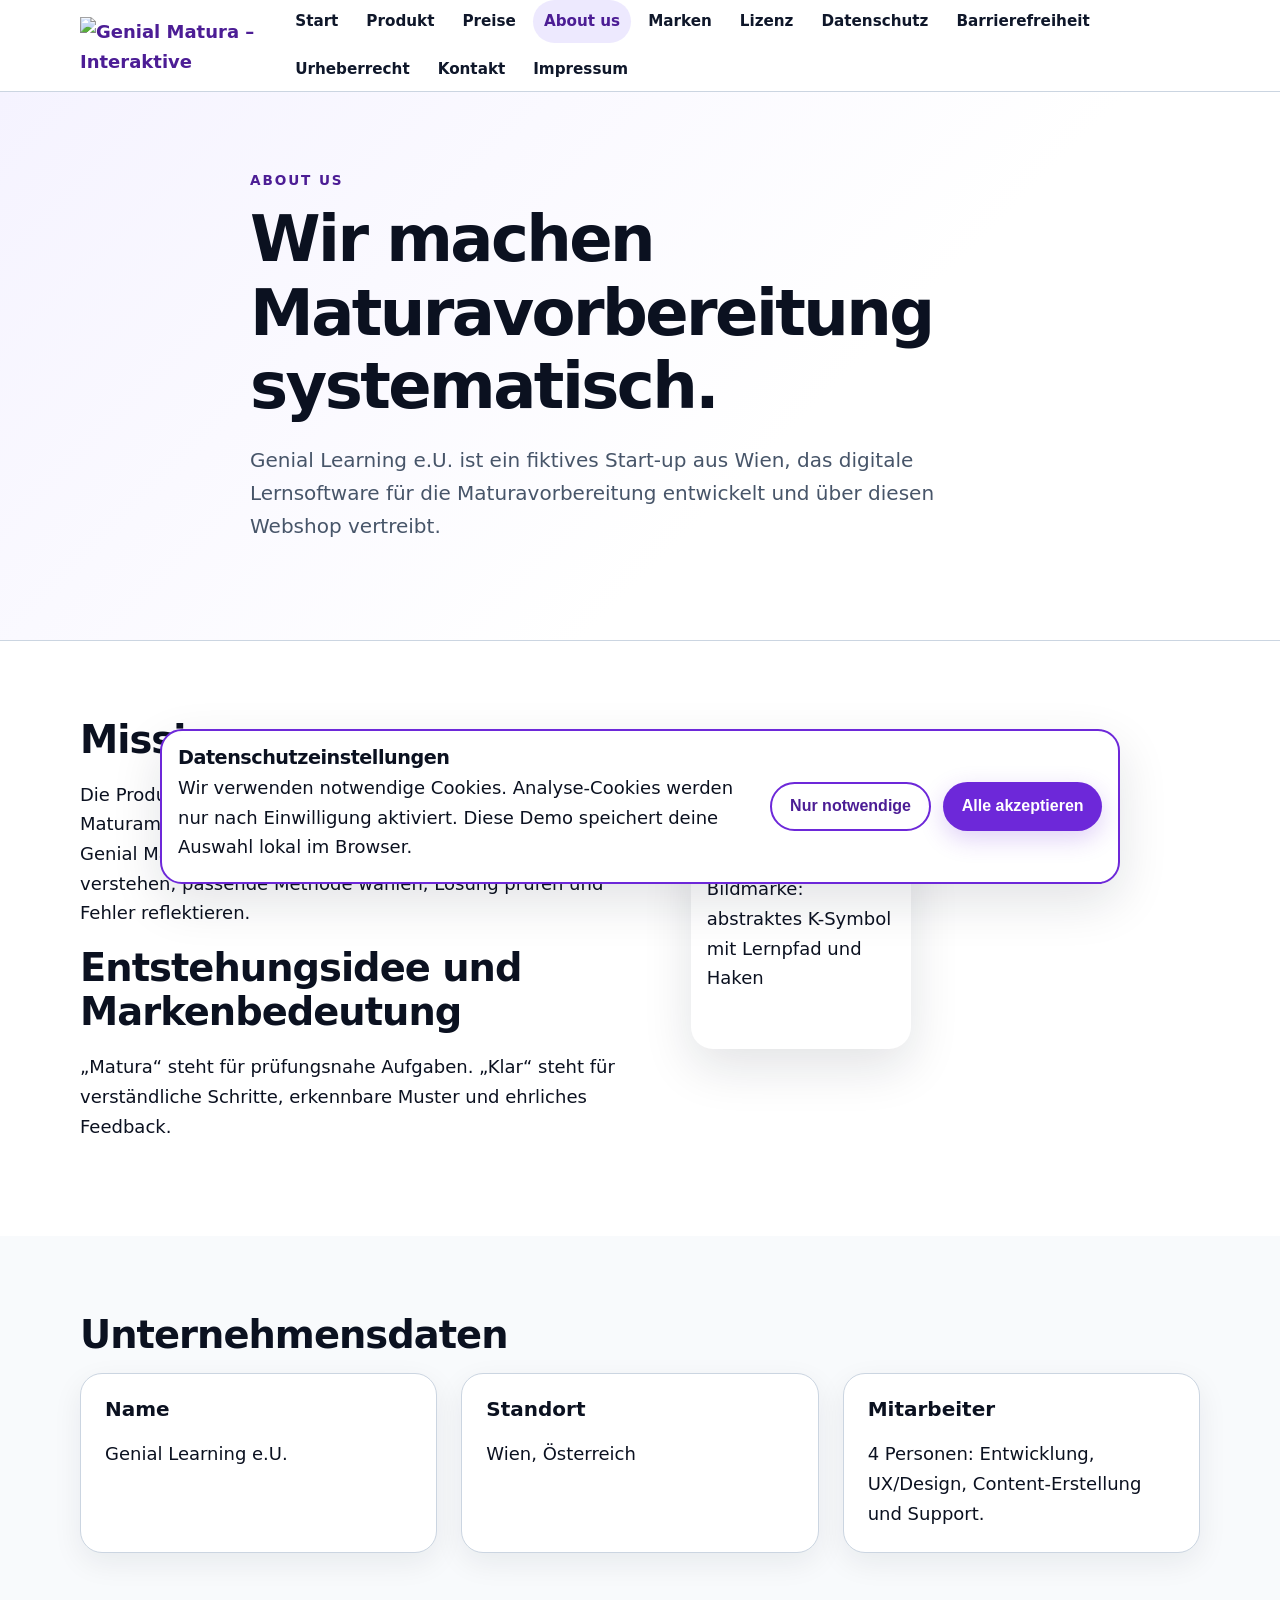
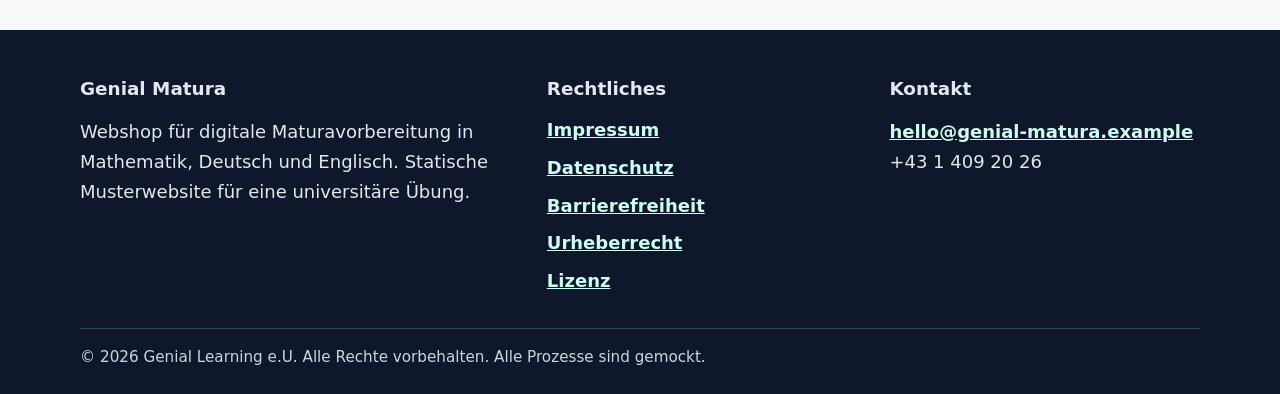
==== about.html @ aa5cfbe7 "Add files via upload" ====
<!doctype html>
<html lang="de">
<head>
  <meta charset="utf-8">
  <meta name="viewport" content="width=device-width, initial-scale=1">
  <title>About us | Genial Matura</title>
  <meta name="description" content="Über Genial Learning e.U. und die Bedeutung der Marke.">
  <link rel="icon" href="assets/genial-symbol.svg" type="image/svg+xml">
  <link rel="stylesheet" href="style.css">
</head>
<body>
  <a class="skip-link" href="#main">Zum Inhalt springen</a>
  <header class="site-header">
    <div class="container header-inner">
      <a class="brand" href="index.html" aria-label="Genial Matura Startseite">
        <img src="assets/logo.svg" alt="Genial Matura – Interaktive Matura-Plattform" width="188" height="56">
      </a>
      <button class="nav-toggle" type="button" aria-expanded="false" aria-controls="site-nav">Menü</button>
      <nav id="site-nav" class="site-nav" aria-label="Hauptnavigation">
        <a href="index.html">Start</a>
<a href="produkt.html">Produkt</a>
<a href="preise.html">Preise</a>
<a href="about.html" aria-current="page">About us</a>
<a href="marken.html">Marken</a>
<a href="lizenz.html">Lizenz</a>
<a href="datenschutz.html">Datenschutz</a>
<a href="barrierefreiheit.html">Barrierefreiheit</a>
<a href="urheberrecht.html">Urheberrecht</a>
<a href="kontakt.html">Kontakt</a>
<a href="impressum.html">Impressum</a>
      </nav>
    </div>
  </header>
  <main id="main">
    
<section class="section page-hero">
  <div class="container narrow">
    <p class="eyebrow">About us</p>
    <h1>Wir machen Maturavorbereitung systematisch.</h1>
    <p class="lead">Genial Learning e.U. ist ein fiktives Start-up aus Wien, das digitale Lernsoftware für die Maturavorbereitung entwickelt und über diesen Webshop vertreibt.</p>
  </div>
</section>
<section class="section">
  <div class="container split">
    <div>
      <h2>Mission</h2>
      <p>Die Produktidee: Maturant:innen sollen typische Maturamuster nicht erst in der echten Prüfung erkennen. Genial Matura zerlegt Aufgaben in kleine Schritte: Problem verstehen, passende Methode wählen, Lösung prüfen und Fehler reflektieren.</p>
      <h2>Entstehungsidee und Markenbedeutung</h2>
      <p>„Matura“ steht für prüfungsnahe Aufgaben. „Klar“ steht für verständliche Schritte, erkennbare Muster und ehrliches Feedback.</p>
    </div>
    <img class="symbol-card" src="assets/genial-symbol.svg" alt="Genial Matura Bildmarke: abstraktes K-Symbol mit Lernpfad und Haken" width="220" height="220">
  </div>
</section>
<section class="section soft-bg">
  <div class="container">
    <h2>Unternehmensdaten</h2>
    <div class="cards three">
      <article class="card"><h3>Name</h3><p>Genial Learning e.U.</p></article>
      <article class="card"><h3>Standort</h3><p>Wien, Österreich</p></article>
      <article class="card"><h3>Mitarbeiter</h3><p>4 Personen: Entwicklung, UX/Design, Content-Erstellung und Support.</p></article>
    </div>
  </div>
</section>
  </main>
  <footer class="site-footer">
    <div class="container footer-grid">
      <section>
        <h2>Genial Matura</h2>
        <p>Webshop für digitale Maturavorbereitung in Mathematik, Deutsch und Englisch. Statische Musterwebsite für eine universitäre Übung.</p>
      </section>
      <section>
        <h2>Rechtliches</h2>
        <ul class="footer-links">
          <li><a href="impressum.html">Impressum</a></li>
          <li><a href="datenschutz.html">Datenschutz</a></li>
          <li><a href="barrierefreiheit.html">Barrierefreiheit</a></li>
          <li><a href="urheberrecht.html">Urheberrecht</a></li>
          <li><a href="lizenz.html">Lizenz</a></li>
        </ul>
      </section>
      <section>
        <h2>Kontakt</h2>
        <p><a href="mailto:hello@genial-matura.example">hello@genial-matura.example</a><br>+43 1 409 20 26</p>
      </section>
    </div>
    <div class="container smallprint">© 2026 Genial Learning e.U. Alle Rechte vorbehalten. Alle Prozesse sind gemockt.</div>
  </footer>
  <section class="cookie-banner" id="cookie-banner" aria-label="Cookie-Einstellungen" hidden>
    <div>
      <h2>Datenschutzeinstellungen</h2>
      <p>Wir verwenden notwendige Cookies. Analyse-Cookies werden nur nach Einwilligung aktiviert. Diese Demo speichert deine Auswahl lokal im Browser.</p>
    </div>
    <div class="cookie-actions">
      <button class="button secondary" id="decline-cookies" type="button">Nur notwendige</button>
      <button class="button" id="accept-cookies" type="button">Alle akzeptieren</button>
    </div>
  </section>
  <script src="script.js"></script>
</body>
</html>
---- style.css ----
:root{
  --bg:#ffffff;
  --text:#0b1120;
  --muted:#475569;
  --brand:#6d28d9;
  --brand-dark:#4c1d95;
  --brand-soft:#ede9fe;
  --accent:#16a34a;
  --soft:#f8fafc;
  --border:#cbd5e1;
  --error:#b91c1c;
  --focus:#15803d;
  --shadow:0 18px 50px rgba(15,23,42,.12);
  --radius:22px;
}
*{box-sizing:border-box}
html{scroll-behavior:smooth}
body{margin:0;font-family:system-ui,-apple-system,BlinkMacSystemFont,"Segoe UI",sans-serif;background:var(--bg);color:var(--text);line-height:1.65;font-size:18px}
img,video{max-width:100%;height:auto} audio{width:100%}
a{color:var(--brand-dark);font-weight:650} a:hover{text-decoration-thickness:.18em}.skip-link{position:absolute;left:1rem;top:-5rem;background:#fff;color:#000;padding:.75rem 1rem;border:3px solid var(--focus);border-radius:12px;z-index:1000}.skip-link:focus{top:1rem}
:focus-visible{outline:4px solid var(--focus);outline-offset:4px;border-radius:8px}
.container{width:min(1120px,calc(100% - 2rem));margin-inline:auto}.narrow{width:min(780px,calc(100% - 2rem))}.site-header{background:#fff;border-bottom:1px solid var(--border);position:sticky;top:0;z-index:50}.header-inner{min-height:78px;display:flex;align-items:center;justify-content:space-between;gap:1rem}.brand{display:inline-flex;align-items:center;text-decoration:none}.site-nav{display:flex;align-items:center;gap:.35rem;flex-wrap:wrap}.site-nav a{padding:.55rem .7rem;text-decoration:none;border-radius:999px;color:#0f172a;font-size:.95rem}.site-nav a:hover,.site-nav a[aria-current="page"]{background:var(--brand-soft);color:var(--brand-dark)}.nav-toggle{display:none;border:2px solid var(--brand);background:#fff;color:var(--brand-dark);border-radius:999px;padding:.65rem 1rem;font-weight:750}.section{padding:4.8rem 0}.soft-bg{background:var(--soft)}.hero{background:linear-gradient(135deg,#f5f3ff 0%,#fff 46%,#f0fdf4 100%)}.hero-grid,.split,.checkout-grid{display:grid;grid-template-columns:1.05fr .95fr;gap:3rem;align-items:center}.page-hero{background:linear-gradient(135deg,#f5f3ff 0%,#fff 62%);border-bottom:1px solid var(--border)}.eyebrow{text-transform:uppercase;letter-spacing:.14em;font-size:.85rem;font-weight:800;color:var(--brand-dark);margin:0 0 .75rem}h1,h2,h3{line-height:1.15;margin:0 0 1rem}h1{font-size:clamp(2.25rem,5vw,4.8rem);letter-spacing:-.04em}h2{font-size:clamp(1.65rem,3vw,2.55rem);letter-spacing:-.025em}h3{font-size:1.25rem}.lead{font-size:1.25rem;color:var(--muted);max-width:66ch}.button-row{display:flex;gap:1rem;flex-wrap:wrap;margin:2rem 0}.button{display:inline-flex;align-items:center;justify-content:center;border:0;background:var(--brand);color:#fff;text-decoration:none;font-weight:800;border-radius:999px;padding:.85rem 1.15rem;box-shadow:0 8px 24px rgba(109,40,217,.22);cursor:pointer;font-size:1rem}.button:hover{background:var(--brand-dark);color:#fff}.button.secondary{background:#fff;color:var(--brand-dark);border:2px solid var(--brand);box-shadow:none}.button.secondary:hover{background:var(--brand-soft);color:var(--brand-dark)}.hero-card,.media-frame,.symbol-card{border-radius:var(--radius);box-shadow:var(--shadow);background:#fff}.symbol-card{padding:1rem}.trust-list,.check-list{padding-left:1.25rem}.trust-list{display:flex;gap:1rem;flex-wrap:wrap;color:var(--muted)}.trust-list li::marker,.check-list li::marker{color:var(--brand)}.cards{display:grid;gap:1.5rem}.cards.three{grid-template-columns:repeat(3,1fr)}.cards.two{grid-template-columns:repeat(2,1fr)}.card,.fact-box,.form-card,.summary-card{background:#fff;border:1px solid var(--border);border-radius:var(--radius);padding:1.5rem;box-shadow:0 10px 30px rgba(15,23,42,.07)}.card p:last-child{margin-bottom:0}.fact-box dl{margin:0;display:grid;gap:1rem}.fact-box div{display:grid;gap:.15rem;border-bottom:1px solid var(--border);padding-bottom:.75rem}.fact-box div:last-child{border-bottom:0}.fact-box dt{font-weight:800;color:var(--brand-dark)}.fact-box dd{margin:0;color:var(--muted)}.text-link{font-weight:800}.responsive-media{border-radius:16px;border:1px solid var(--border);background:#000}.price-card{display:flex;flex-direction:column}.price-card .price{font-size:2rem;font-weight:900;color:var(--brand-dark);line-height:1.2}.price-card ul{padding-left:1.25rem}.price-card .button{margin-top:auto}.featured{border:3px solid var(--brand);transform:translateY(-.4rem)}.badge{display:inline-block;align-self:flex-start;background:#fef3c7;color:#78350f;font-weight:800;border-radius:999px;padding:.25rem .7rem}.checkout-grid{align-items:start}.form-card{display:grid;gap:1rem}.field{display:grid;gap:.35rem}label,legend{font-weight:750}input,textarea,select{font:inherit;border:2px solid var(--border);border-radius:14px;padding:.8rem .9rem;width:100%;background:#fff;color:var(--text)}input:focus,textarea:focus{border-color:var(--brand)}fieldset{border:2px solid var(--border);border-radius:16px;padding:1rem;display:grid;gap:.5rem}.checkbox{display:flex;align-items:flex-start;gap:.6rem}.checkbox input{width:auto;margin-top:.45rem}.error{color:var(--error);font-weight:750;margin:.2rem 0 0}.form-status{font-weight:800;color:var(--brand-dark)}.summary-card{position:sticky;top:100px}.legal-text{max-width:940px}.legal-text h2{margin-top:2.2rem}.notice{background:#fffbeb;border-left:6px solid var(--accent);padding:1rem;border-radius:14px}.table-wrap{overflow-x:auto;border:1px solid var(--border);border-radius:18px;background:#fff}table{width:100%;border-collapse:collapse;min-width:720px}caption{text-align:left;padding:1rem;font-weight:800}th,td{padding:1rem;border-top:1px solid var(--border);text-align:left;vertical-align:top}th{background:#f1f5f9}.brand-sample{font-size:2rem;font-weight:900;color:var(--brand-dark);letter-spacing:-.03em}.site-footer{background:#0f172a;color:#e2e8f0;padding:3rem 0 1.5rem}.site-footer a{color:#ccfbf1}.footer-grid{display:grid;grid-template-columns:1.4fr 1fr 1fr;gap:2rem}.footer-grid h2{font-size:1.15rem;letter-spacing:0}.footer-links{list-style:none;padding:0;margin:0;display:grid;gap:.5rem}.smallprint{border-top:1px solid #334155;margin-top:2rem;padding-top:1rem;font-size:.95rem;color:#cbd5e1}.cookie-banner{position:fixed;inset:auto 1rem 1rem 1rem;max-width:960px;margin-inline:auto;background:#fff;border:2px solid var(--brand);box-shadow:var(--shadow);border-radius:22px;padding:1rem;display:flex;gap:1rem;align-items:center;justify-content:space-between;z-index:100}.cookie-banner[hidden]{display:none}.cookie-banner h2{font-size:1.2rem;margin-bottom:.25rem}.cookie-banner p{margin:.25rem 0}.cookie-actions{display:flex;gap:.75rem;flex-wrap:wrap;flex-shrink:0}
@media (max-width:900px){.nav-toggle{display:inline-flex}.site-nav{display:none;position:absolute;inset:78px 1rem auto 1rem;background:#fff;border:1px solid var(--border);border-radius:18px;padding:1rem;box-shadow:var(--shadow);align-items:stretch}.site-nav.is-open{display:grid}.site-nav a{display:block}.hero-grid,.split,.checkout-grid,.footer-grid{grid-template-columns:1fr}.cards.three,.cards.two{grid-template-columns:1fr}.section{padding:3.2rem 0}.featured{transform:none}.summary-card{position:static}.cookie-banner{display:grid}.trust-list{display:block}}
@media (prefers-reduced-motion:reduce){*,*::before,*::after{scroll-behavior:auto!important;transition:none!important;animation:none!important}.featured{transform:none}}
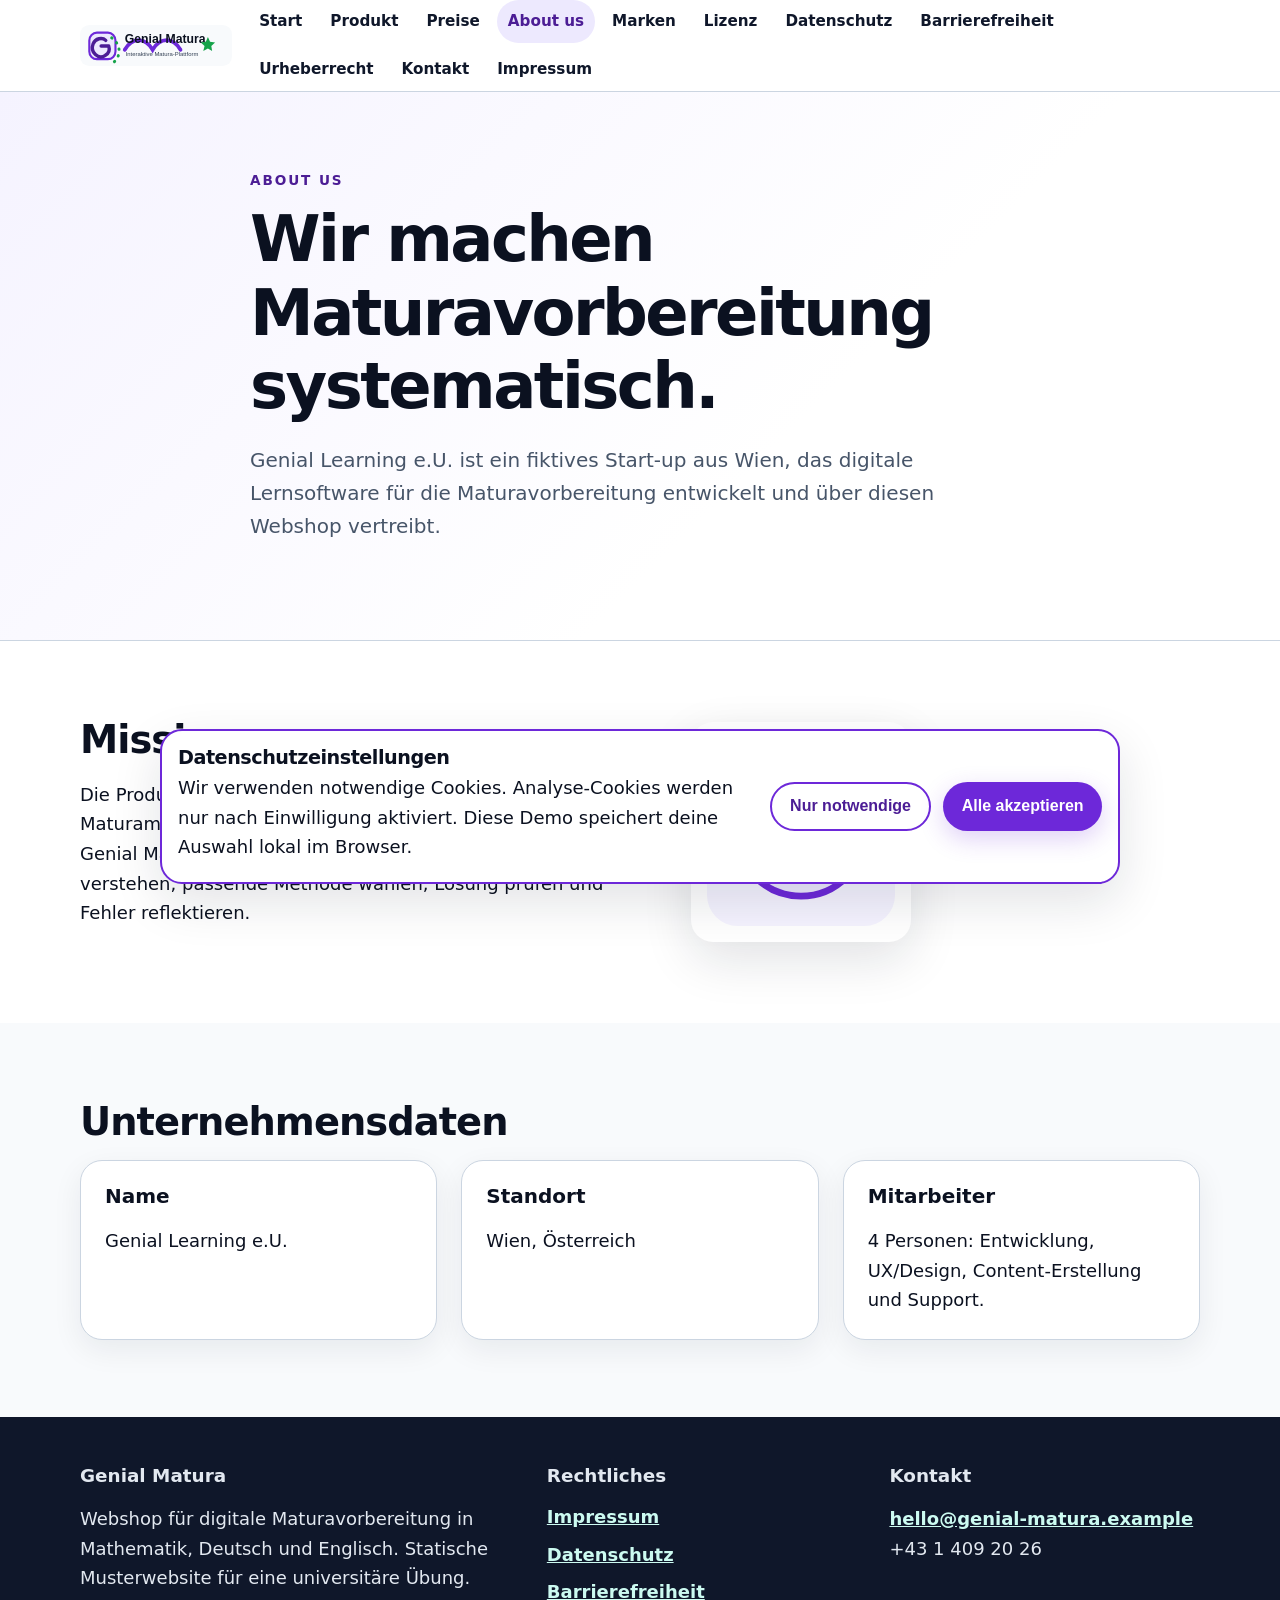
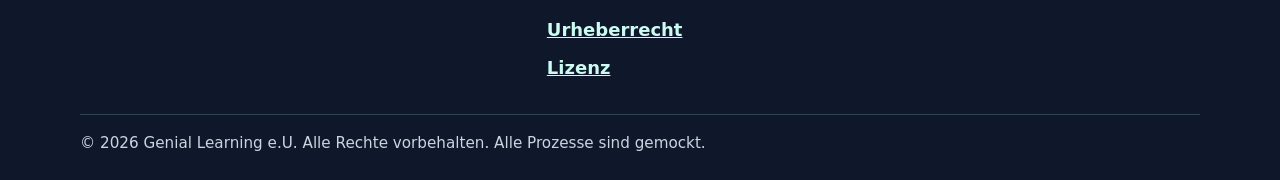
==== commit e3d1c29d: "Update about.html" ====
--- a/about.html
+++ b/about.html
@@ -45,8 +45,6 @@
     <div>
       <h2>Mission</h2>
       <p>Die Produktidee: Maturant:innen sollen typische Maturamuster nicht erst in der echten Prüfung erkennen. Genial Matura zerlegt Aufgaben in kleine Schritte: Problem verstehen, passende Methode wählen, Lösung prüfen und Fehler reflektieren.</p>
-      <h2>Entstehungsidee und Markenbedeutung</h2>
-      <p>„Matura“ steht für prüfungsnahe Aufgaben. „Klar“ steht für verständliche Schritte, erkennbare Muster und ehrliches Feedback.</p>
     </div>
     <img class="symbol-card" src="assets/genial-symbol.svg" alt="Genial Matura Bildmarke: abstraktes K-Symbol mit Lernpfad und Haken" width="220" height="220">
   </div>
@@ -97,4 +95,4 @@
   </section>
   <script src="script.js"></script>
 </body>
-</html>+</html>
